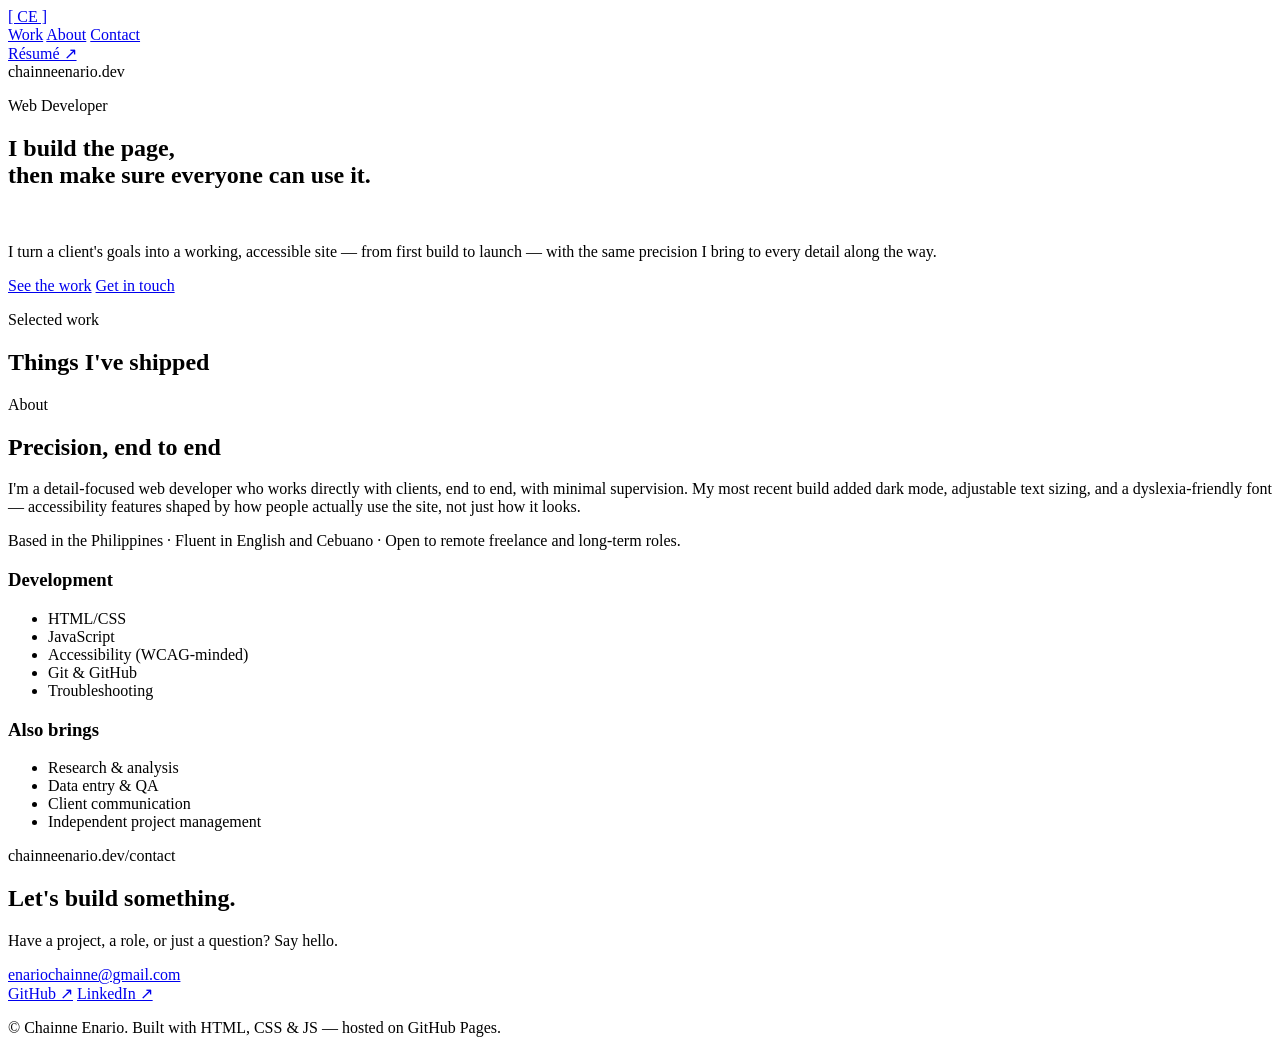
==== index.html @ eb511c47 "Create index.html" ====
<!DOCTYPE html>
<html lang="en">
<head>
<meta charset="UTF-8">
<meta name="viewport" content="width=device-width, initial-scale=1.0">
<title>Chainne Enario — Web Developer</title>
<meta name="description" content="Portfolio of Chainne Enario, detail-focused web developer. Selected projects, skills, and contact.">
<link rel="preconnect" href="https://fonts.googleapis.com">
<link rel="preconnect" href="https://fonts.gstatic.com" crossorigin>
<link href="https://fonts.googleapis.com/css2?family=Space+Grotesk:wght@400;500;600;700&family=Inter:wght@400;500;600&family=JetBrains+Mono:wght@400;500&display=swap" rel="stylesheet">
<link rel="stylesheet" href="style.css">
</head>
<body>

<div class="grain"></div>

<header class="nav" id="top">
  <a class="nav__mark" href="#top">[ CE ]</a>
  <nav class="nav__links">
    <a href="#work">Work</a>
    <a href="#about">About</a>
    <a href="#contact">Contact</a>
  </nav>
  <a class="nav__resume" href="#" target="_blank" rel="noopener">Résumé ↗</a>
</header>

<main>

  <!-- HERO -->
  <section class="hero" id="top">
    <div class="browser-frame hero__frame">
      <div class="browser-frame__bar">
        <span class="dot"></span><span class="dot"></span><span class="dot"></span>
        <span class="browser-frame__url">chainneenario.dev</span>
      </div>
      <div class="browser-frame__body hero__body">
        <p class="eyebrow">Web Developer</p>
        <h1 class="hero__title">
          I build the page,<br> then make sure everyone can use it.
        </h1>
        <p class="hero__type">
          <span id="typed"></span><span class="caret">&nbsp;</span>
        </p>
        <p class="hero__lede">
          I turn a client's goals into a working, accessible site — from
          first build to launch — with the same precision I bring to
          every detail along the way.
        </p>
        <div class="hero__cta">
          <a href="#work" class="btn btn--primary">See the work</a>
          <a href="#contact" class="btn btn--ghost">Get in touch</a>
        </div>
      </div>
    </div>
  </section>

  <!-- WORK -->
  <section class="work" id="work">
    <div class="section__head reveal">
      <p class="eyebrow">Selected work</p>
      <h2>Things I've shipped</h2>
    </div>

    <div class="grid" id="projectGrid">
      <!-- Project cards are injected by script.js from the PROJECTS array.
           Edit that array to swap in your real projects. -->
    </div>
  </section>

  <!-- ABOUT -->
  <section class="about" id="about">
    <div class="about__grid reveal">
      <div>
        <p class="eyebrow">About</p>
        <h2>Precision, end to end</h2>
        <p>
          I'm a detail-focused web developer who works directly with
          clients, end to end, with minimal supervision. My most recent
          build added dark mode, adjustable text sizing, and a
          dyslexia-friendly font — accessibility features shaped by how
          people actually use the site, not just how it looks.
        </p>
        <p>
          Based in the Philippines · Fluent in English and Cebuano ·
          Open to remote freelance and long-term roles.
        </p>
      </div>
      <div class="skills">
        <div class="skills__group">
          <h3>Development</h3>
          <ul class="tag-list">
            <li>HTML/CSS</li>
            <li>JavaScript</li>
            <li>Accessibility (WCAG-minded)</li>
            <li>Git &amp; GitHub</li>
            <li>Troubleshooting</li>
          </ul>
        </div>
        <div class="skills__group">
          <h3>Also brings</h3>
          <ul class="tag-list">
            <li>Research &amp; analysis</li>
            <li>Data entry &amp; QA</li>
            <li>Client communication</li>
            <li>Independent project management</li>
          </ul>
        </div>
      </div>
    </div>
  </section>

  <!-- CONTACT -->
  <section class="contact" id="contact">
    <div class="browser-frame contact__frame">
      <div class="browser-frame__bar">
        <span class="dot"></span><span class="dot"></span><span class="dot"></span>
        <span class="browser-frame__url">chainneenario.dev/contact</span>
      </div>
      <div class="browser-frame__body contact__body">
        <h2>Let's build something.</h2>
        <p>Have a project, a role, or just a question? Say hello.</p>
        <a class="contact__email" href="mailto:enariochainne@gmail.com">enariochainne@gmail.com</a>
        <div class="contact__links">
          <a href="https://github.com/yourusername" target="_blank" rel="noopener">GitHub ↗</a>
          <a href="https://linkedin.com/in/yourusername" target="_blank" rel="noopener">LinkedIn ↗</a>
        </div>
      </div>
    </div>
  </section>

</main>

<footer class="footer">
  <p>© <span id="year"></span> Chainne Enario. Built with HTML, CSS &amp; JS — hosted on GitHub Pages.</p>
</footer>

<script src="script.js"></script>
</body>
</html>
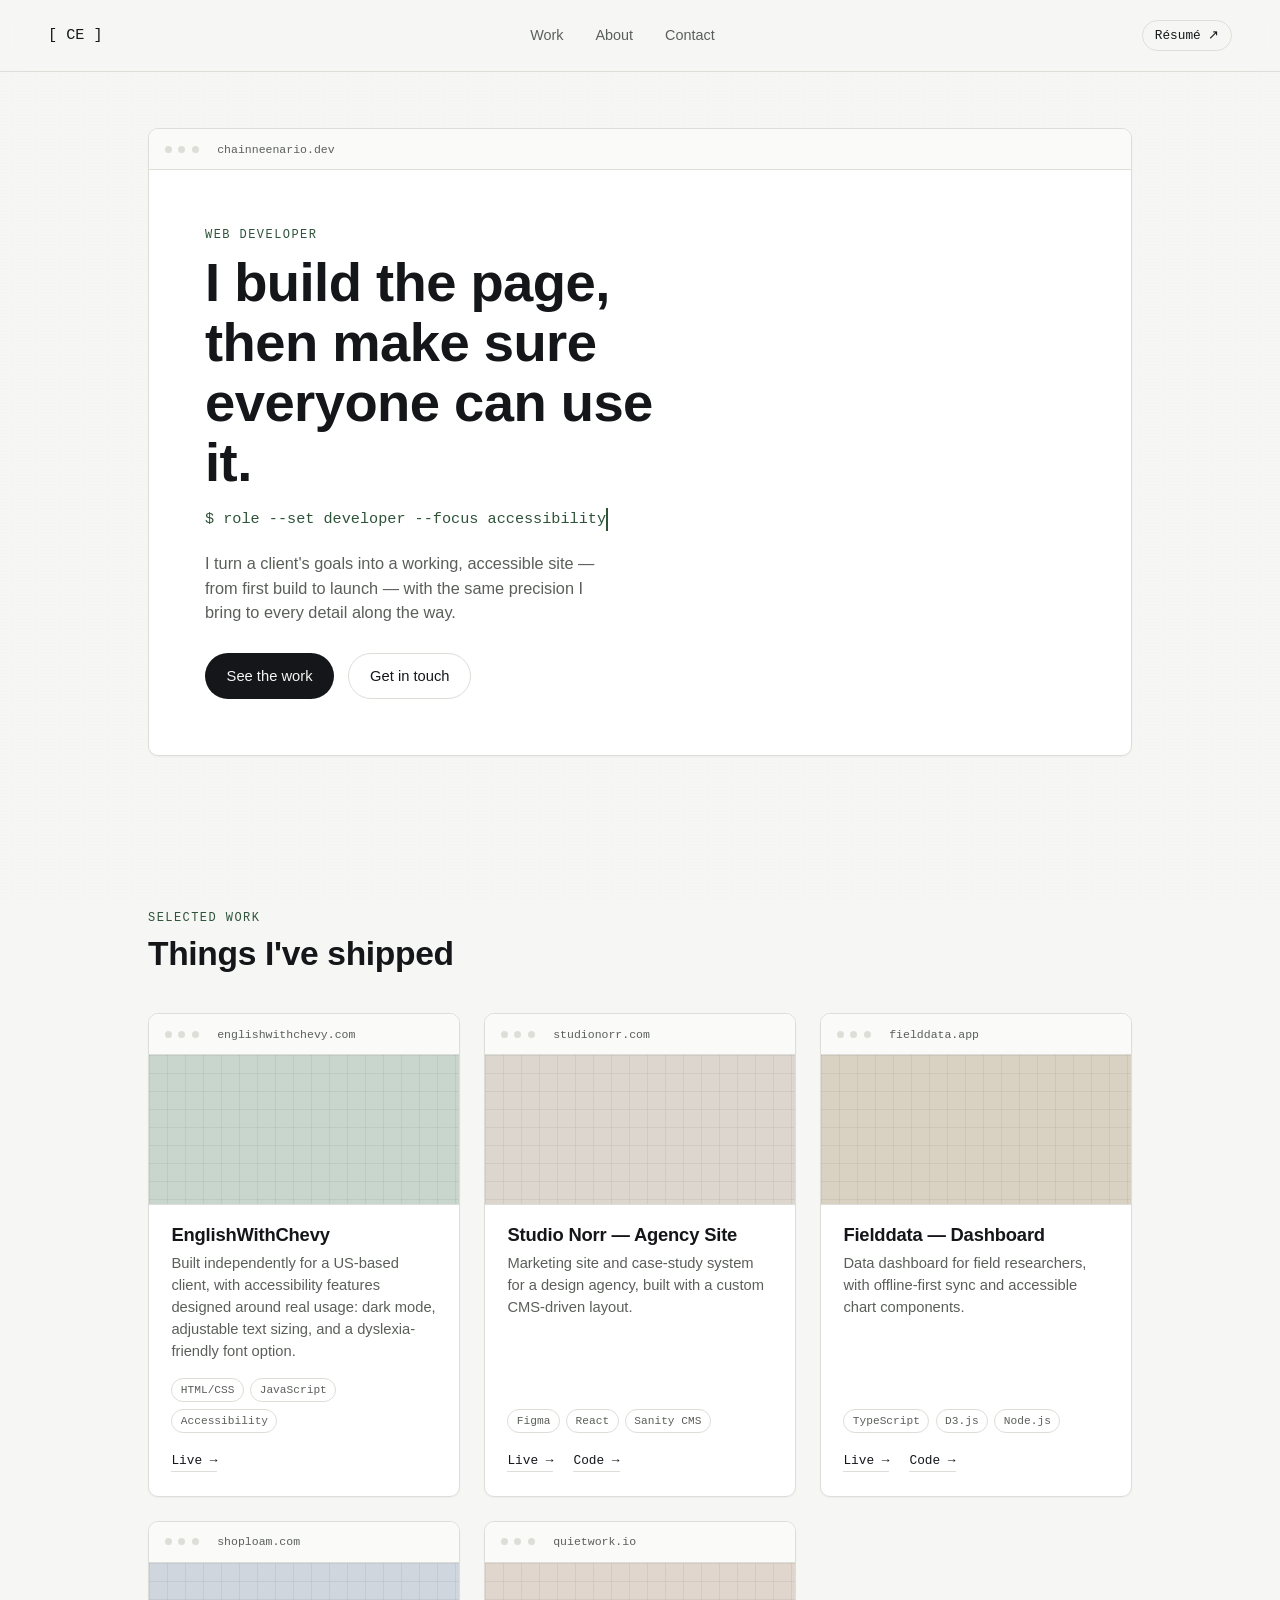
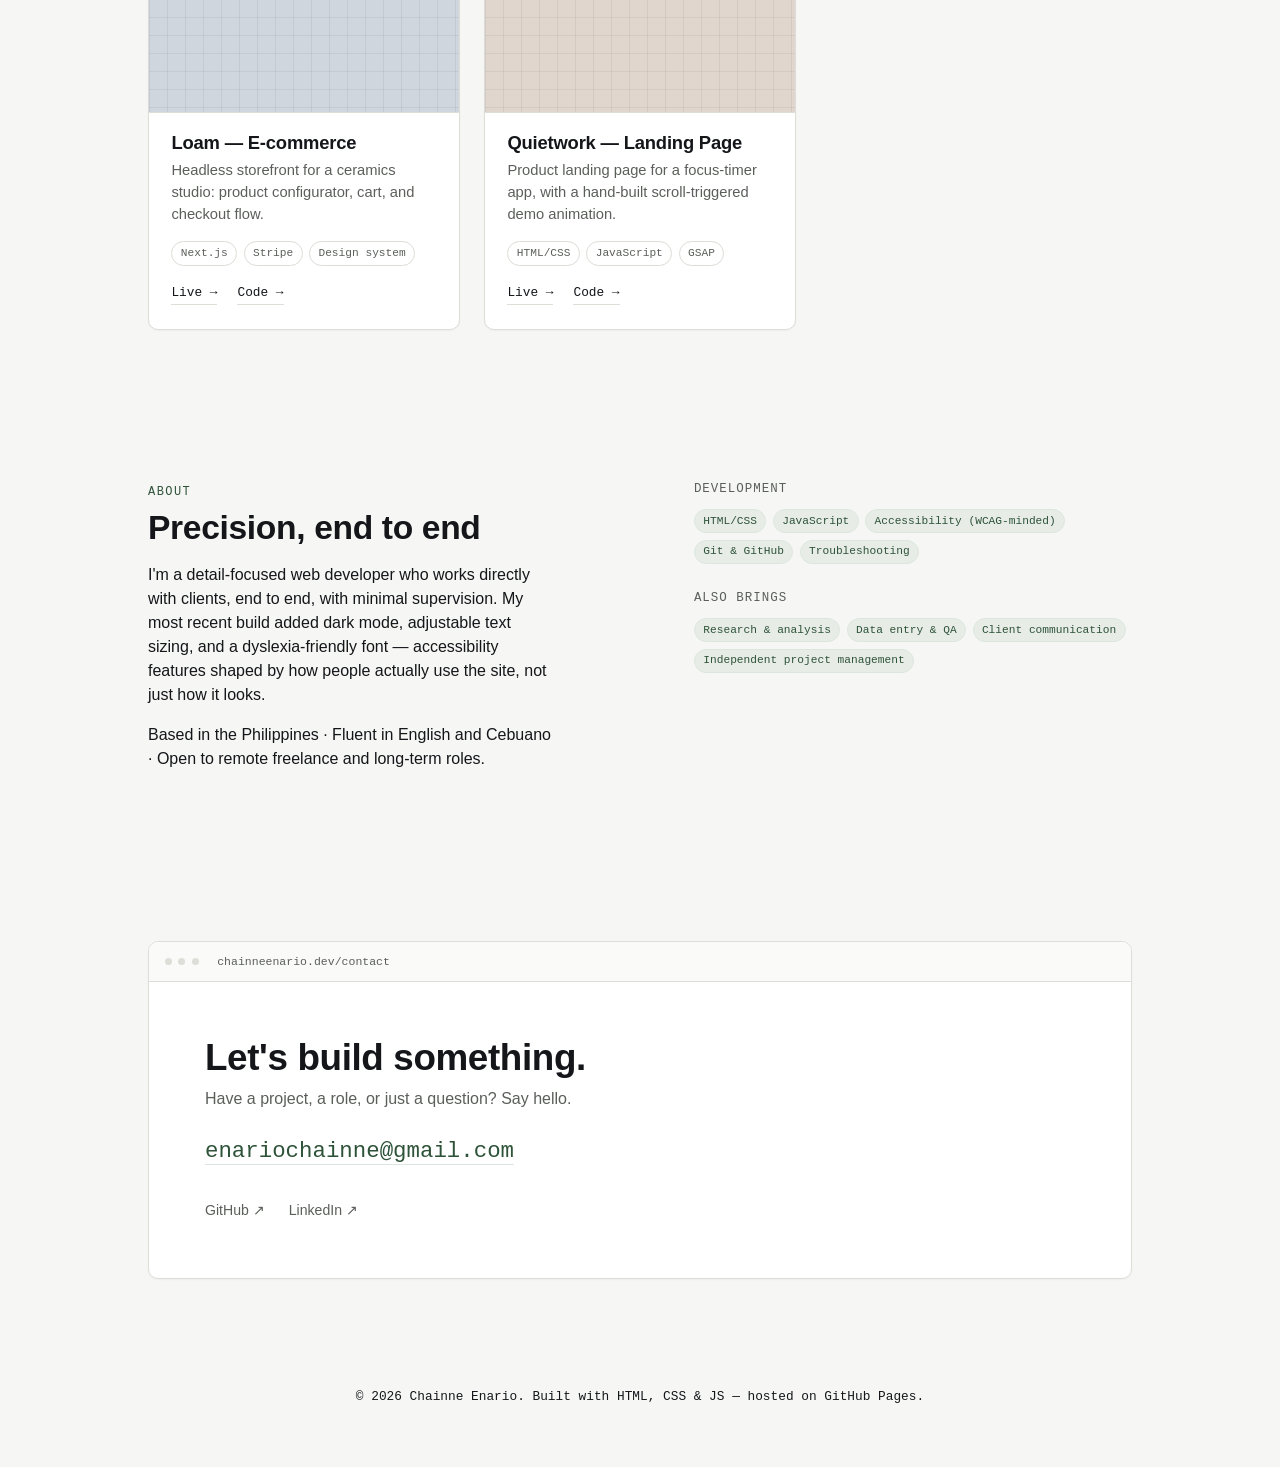
==== commit 3ae7a964: "Update index.html" ====
--- a/index.html
+++ b/index.html
@@ -121,8 +121,8 @@
         <p>Have a project, a role, or just a question? Say hello.</p>
         <a class="contact__email" href="mailto:enariochainne@gmail.com">enariochainne@gmail.com</a>
         <div class="contact__links">
-          <a href="https://github.com/yourusername" target="_blank" rel="noopener">GitHub ↗</a>
-          <a href="https://linkedin.com/in/yourusername" target="_blank" rel="noopener">LinkedIn ↗</a>
+          <a href="https://github.com/yenny0823" target="_blank" rel="noopener">GitHub ↗</a>
+          <a href="https://linkedin.com/in/chainne-enario" target="_blank" rel="noopener">LinkedIn ↗</a>
         </div>
       </div>
     </div>
--- a/style.css
+++ b/style.css
@@ -0,0 +1,416 @@
+/* ============================================
+   TOKENS
+   ============================================ */
+:root {
+  --paper: #f6f7f4;
+  --paper-raised: #ffffff;
+  --ink: #14161a;
+  --ink-soft: #5b5f5a;
+  --line: #dcded7;
+  --accent: #2e5339;
+  --accent-tint: #e7ece6;
+  --accent-tint-2: #dce6de;
+
+  --font-display: 'Space Grotesk', sans-serif;
+  --font-body: 'Inter', sans-serif;
+  --font-mono: 'JetBrains Mono', monospace;
+
+  --radius: 10px;
+  --max: 1080px;
+}
+
+* { box-sizing: border-box; }
+
+html { scroll-behavior: smooth; }
+
+@media (prefers-reduced-motion: reduce) {
+  html { scroll-behavior: auto; }
+  * { animation-duration: 0.001ms !important; animation-iteration-count: 1 !important; transition-duration: 0.001ms !important; }
+}
+
+body {
+  margin: 0;
+  background: var(--paper);
+  color: var(--ink);
+  font-family: var(--font-body);
+  line-height: 1.5;
+  -webkit-font-smoothing: antialiased;
+}
+
+h1, h2, h3 {
+  font-family: var(--font-display);
+  font-weight: 600;
+  line-height: 1.1;
+  margin: 0;
+  letter-spacing: -0.01em;
+}
+
+p { margin: 0 0 1em; color: var(--ink); }
+
+a { color: inherit; text-decoration: none; }
+
+.eyebrow {
+  font-family: var(--font-mono);
+  font-size: 0.75rem;
+  text-transform: uppercase;
+  letter-spacing: 0.12em;
+  color: var(--accent);
+  margin: 0 0 0.75em;
+}
+
+/* subtle paper grain so the flat background isn't dead flat */
+.grain {
+  position: fixed;
+  inset: 0;
+  pointer-events: none;
+  z-index: 0;
+  opacity: 0.35;
+  background-image: radial-gradient(var(--ink) 0.5px, transparent 0.5px);
+  background-size: 3px 3px;
+  mix-blend-mode: multiply;
+  opacity: 0.02;
+}
+
+/* ============================================
+   NAV
+   ============================================ */
+.nav {
+  position: sticky;
+  top: 0;
+  z-index: 10;
+  display: flex;
+  align-items: center;
+  justify-content: space-between;
+  padding: 1.25rem clamp(1.25rem, 4vw, 3rem);
+  background: color-mix(in srgb, var(--paper) 88%, transparent);
+  backdrop-filter: blur(8px);
+  border-bottom: 1px solid var(--line);
+}
+
+.nav__mark {
+  font-family: var(--font-mono);
+  font-weight: 500;
+  font-size: 0.95rem;
+}
+
+.nav__links {
+  display: flex;
+  gap: 2rem;
+  font-size: 0.9rem;
+}
+
+.nav__links a {
+  color: var(--ink-soft);
+  transition: color 0.15s ease;
+}
+.nav__links a:hover,
+.nav__links a:focus-visible { color: var(--ink); }
+
+.nav__resume {
+  font-family: var(--font-mono);
+  font-size: 0.8rem;
+  border: 1px solid var(--line);
+  padding: 0.4em 0.9em;
+  border-radius: 999px;
+  transition: border-color 0.15s ease, background 0.15s ease;
+}
+.nav__resume:hover, .nav__resume:focus-visible {
+  border-color: var(--accent);
+  background: var(--accent-tint);
+}
+
+@media (max-width: 640px) {
+  .nav__links { display: none; }
+}
+
+/* focus visibility */
+a:focus-visible, button:focus-visible {
+  outline: 2px solid var(--accent);
+  outline-offset: 3px;
+  border-radius: 4px;
+}
+
+/* ============================================
+   LAYOUT SHELLS
+   ============================================ */
+main { position: relative; z-index: 1; }
+
+.hero, .work, .about, .contact {
+  max-width: var(--max);
+  margin: 0 auto;
+  padding: clamp(2.5rem, 6vw, 5rem) clamp(1.25rem, 4vw, 3rem);
+}
+
+.section__head {
+  margin-bottom: 2.5rem;
+}
+.section__head h2 { font-size: clamp(1.6rem, 3vw, 2.1rem); }
+
+/* ============================================
+   SIGNATURE: BROWSER FRAME
+   ============================================ */
+.browser-frame {
+  background: var(--paper-raised);
+  border: 1px solid var(--line);
+  border-radius: var(--radius);
+  overflow: hidden;
+  box-shadow: 0 1px 2px rgba(20,22,26,0.04);
+}
+
+.browser-frame__bar {
+  display: flex;
+  align-items: center;
+  gap: 0.4rem;
+  padding: 0.7rem 1rem;
+  border-bottom: 1px solid var(--line);
+  background: #fafaf8;
+}
+
+.dot {
+  width: 7px; height: 7px;
+  border-radius: 50%;
+  background: var(--line);
+}
+
+.browser-frame__url {
+  margin-left: 0.75rem;
+  font-family: var(--font-mono);
+  font-size: 0.72rem;
+  color: var(--ink-soft);
+  overflow: hidden;
+  text-overflow: ellipsis;
+  white-space: nowrap;
+}
+
+/* ============================================
+   HERO
+   ============================================ */
+.hero { padding-top: clamp(2rem, 5vw, 3.5rem); }
+
+.hero__body {
+  padding: clamp(2rem, 5vw, 3.5rem);
+}
+
+.hero__title {
+  font-size: clamp(2rem, 5vw, 3.4rem);
+  max-width: 16ch;
+  margin-bottom: 1rem;
+}
+
+.hero__type {
+  font-family: var(--font-mono);
+  font-size: 0.95rem;
+  color: var(--accent);
+  min-height: 1.4em;
+  margin: 0 0 1.25rem;
+}
+
+.caret {
+  display: inline-block;
+  width: 2px;
+  background: var(--accent);
+  animation: blink 1s steps(1) infinite;
+}
+@keyframes blink { 50% { opacity: 0; } }
+
+.hero__lede {
+  max-width: 46ch;
+  color: var(--ink-soft);
+  font-size: 1.02rem;
+}
+
+.hero__cta {
+  display: flex;
+  gap: 0.9rem;
+  margin-top: 1.75rem;
+  flex-wrap: wrap;
+}
+
+.btn {
+  font-family: var(--font-body);
+  font-weight: 500;
+  font-size: 0.92rem;
+  padding: 0.75em 1.4em;
+  border-radius: 999px;
+  border: 1px solid transparent;
+  transition: transform 0.15s ease, background 0.15s ease, border-color 0.15s ease;
+  display: inline-block;
+}
+.btn:hover { transform: translateY(-1px); }
+
+.btn--primary {
+  background: var(--ink);
+  color: var(--paper);
+}
+.btn--primary:hover { background: var(--accent); }
+
+.btn--ghost {
+  border-color: var(--line);
+  color: var(--ink);
+}
+.btn--ghost:hover { border-color: var(--accent); background: var(--accent-tint); }
+
+/* ============================================
+   PROJECT GRID
+   ============================================ */
+.grid {
+  display: grid;
+  grid-template-columns: repeat(auto-fit, minmax(300px, 1fr));
+  gap: 1.5rem;
+}
+
+.card {
+  display: flex;
+  flex-direction: column;
+  transition: transform 0.2s ease, box-shadow 0.2s ease, border-color 0.2s ease;
+}
+.card:hover {
+  transform: translateY(-3px);
+  box-shadow: 0 10px 24px rgba(20,22,26,0.08);
+  border-color: color-mix(in srgb, var(--accent) 40%, var(--line));
+}
+
+.card__thumb {
+  height: 150px;
+  border-bottom: 1px solid var(--line);
+  background-size: cover;
+  position: relative;
+  overflow: hidden;
+}
+.card__thumb::after {
+  content: "";
+  position: absolute; inset: 0;
+  background-image:
+    linear-gradient(color-mix(in srgb, var(--ink) 6%, transparent) 1px, transparent 1px),
+    linear-gradient(90deg, color-mix(in srgb, var(--ink) 6%, transparent) 1px, transparent 1px);
+  background-size: 18px 18px;
+}
+
+.card__body {
+  padding: 1.25rem 1.4rem 1.5rem;
+  flex: 1;
+  display: flex;
+  flex-direction: column;
+}
+
+.card__title {
+  font-size: 1.15rem;
+  margin-bottom: 0.4rem;
+}
+
+.card__desc {
+  color: var(--ink-soft);
+  font-size: 0.92rem;
+  margin-bottom: 1rem;
+  flex: 1;
+}
+
+.tag-list {
+  list-style: none;
+  display: flex;
+  flex-wrap: wrap;
+  gap: 0.4rem;
+  padding: 0;
+  margin: 0 0 1.1rem;
+}
+.tag-list li {
+  font-family: var(--font-mono);
+  font-size: 0.7rem;
+  border: 1px solid var(--line);
+  border-radius: 999px;
+  padding: 0.25em 0.75em;
+  color: var(--ink-soft);
+}
+
+.card__links {
+  display: flex;
+  gap: 1.25rem;
+  font-family: var(--font-mono);
+  font-size: 0.8rem;
+}
+.card__links a {
+  color: var(--ink);
+  border-bottom: 1px solid var(--line);
+  padding-bottom: 1px;
+  transition: border-color 0.15s ease, color 0.15s ease;
+}
+.card__links a:hover { border-color: var(--accent); color: var(--accent); }
+
+/* ============================================
+   ABOUT
+   ============================================ */
+.about__grid {
+  display: grid;
+  grid-template-columns: 1.1fr 1fr;
+  gap: clamp(2rem, 5vw, 4rem);
+  align-items: start;
+}
+.about__grid h2 { font-size: clamp(1.6rem, 3vw, 2.1rem); margin-bottom: 1rem; }
+.about__grid p { max-width: 46ch; }
+
+.skills__group { margin-bottom: 1.75rem; }
+.skills__group h3 {
+  font-family: var(--font-mono);
+  font-size: 0.78rem;
+  text-transform: uppercase;
+  letter-spacing: 0.08em;
+  color: var(--ink-soft);
+  margin-bottom: 0.75rem;
+  font-weight: 500;
+}
+.skills .tag-list li { background: var(--accent-tint); border-color: var(--accent-tint-2); color: var(--accent); }
+
+@media (max-width: 760px) {
+  .about__grid { grid-template-columns: 1fr; }
+}
+
+/* ============================================
+   CONTACT
+   ============================================ */
+.contact__body {
+  padding: clamp(2rem, 5vw, 3.5rem);
+  text-align: left;
+}
+.contact__body h2 { font-size: clamp(1.6rem, 3.5vw, 2.3rem); margin-bottom: 0.5rem; }
+.contact__body > p { color: var(--ink-soft); margin-bottom: 1.5rem; }
+
+.contact__email {
+  font-family: var(--font-mono);
+  font-size: clamp(1.1rem, 2.5vw, 1.4rem);
+  color: var(--accent);
+  border-bottom: 1px solid var(--accent-tint-2);
+}
+.contact__email:hover { border-color: var(--accent); }
+
+.contact__links {
+  display: flex;
+  gap: 1.5rem;
+  margin-top: 2rem;
+  font-size: 0.88rem;
+}
+.contact__links a { color: var(--ink-soft); transition: color 0.15s ease; }
+.contact__links a:hover { color: var(--ink); }
+
+/* ============================================
+   FOOTER
+   ============================================ */
+.footer {
+  text-align: center;
+  padding: 2rem 1.25rem 3rem;
+  font-size: 0.8rem;
+  color: var(--ink-soft);
+  font-family: var(--font-mono);
+}
+
+/* ============================================
+   SCROLL REVEAL
+   ============================================ */
+.reveal {
+  opacity: 0;
+  transform: translateY(14px);
+  transition: opacity 0.6s ease, transform 0.6s ease;
+}
+.reveal.is-visible {
+  opacity: 1;
+  transform: translateY(0);
+}
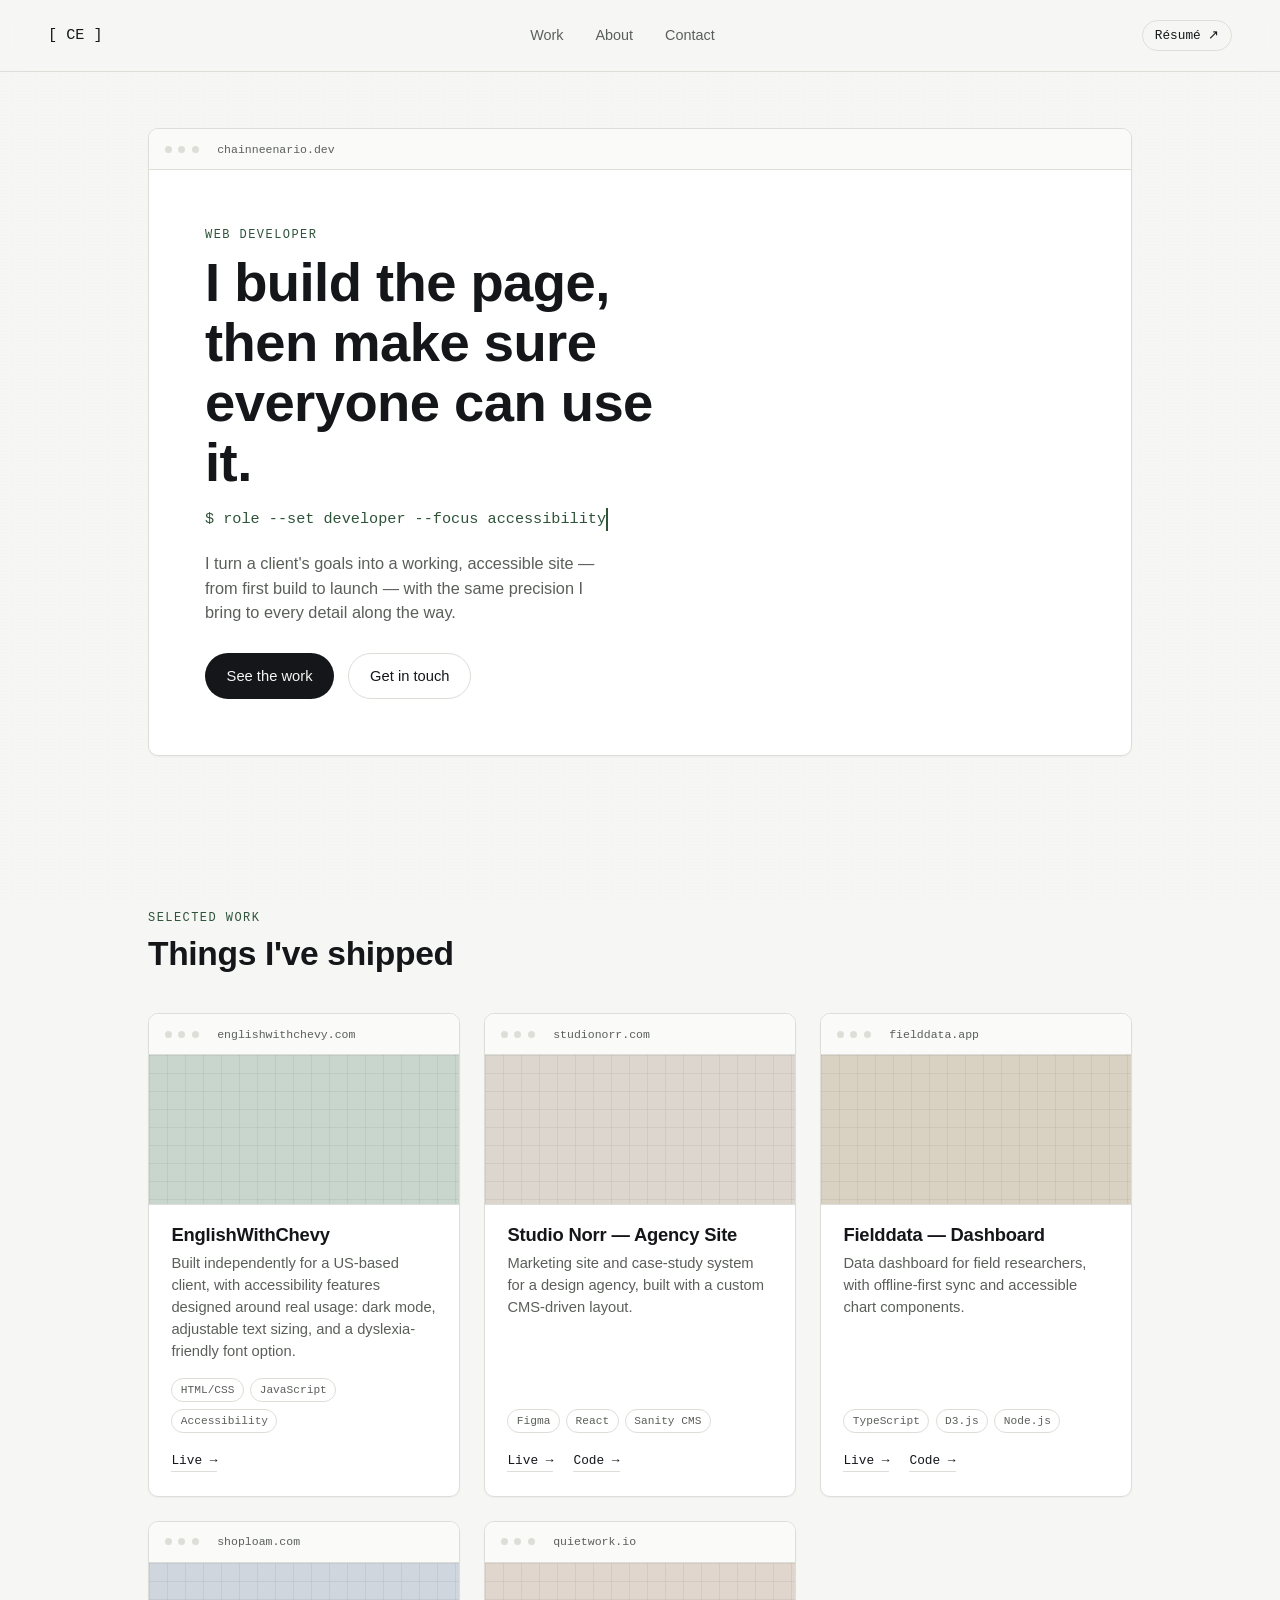
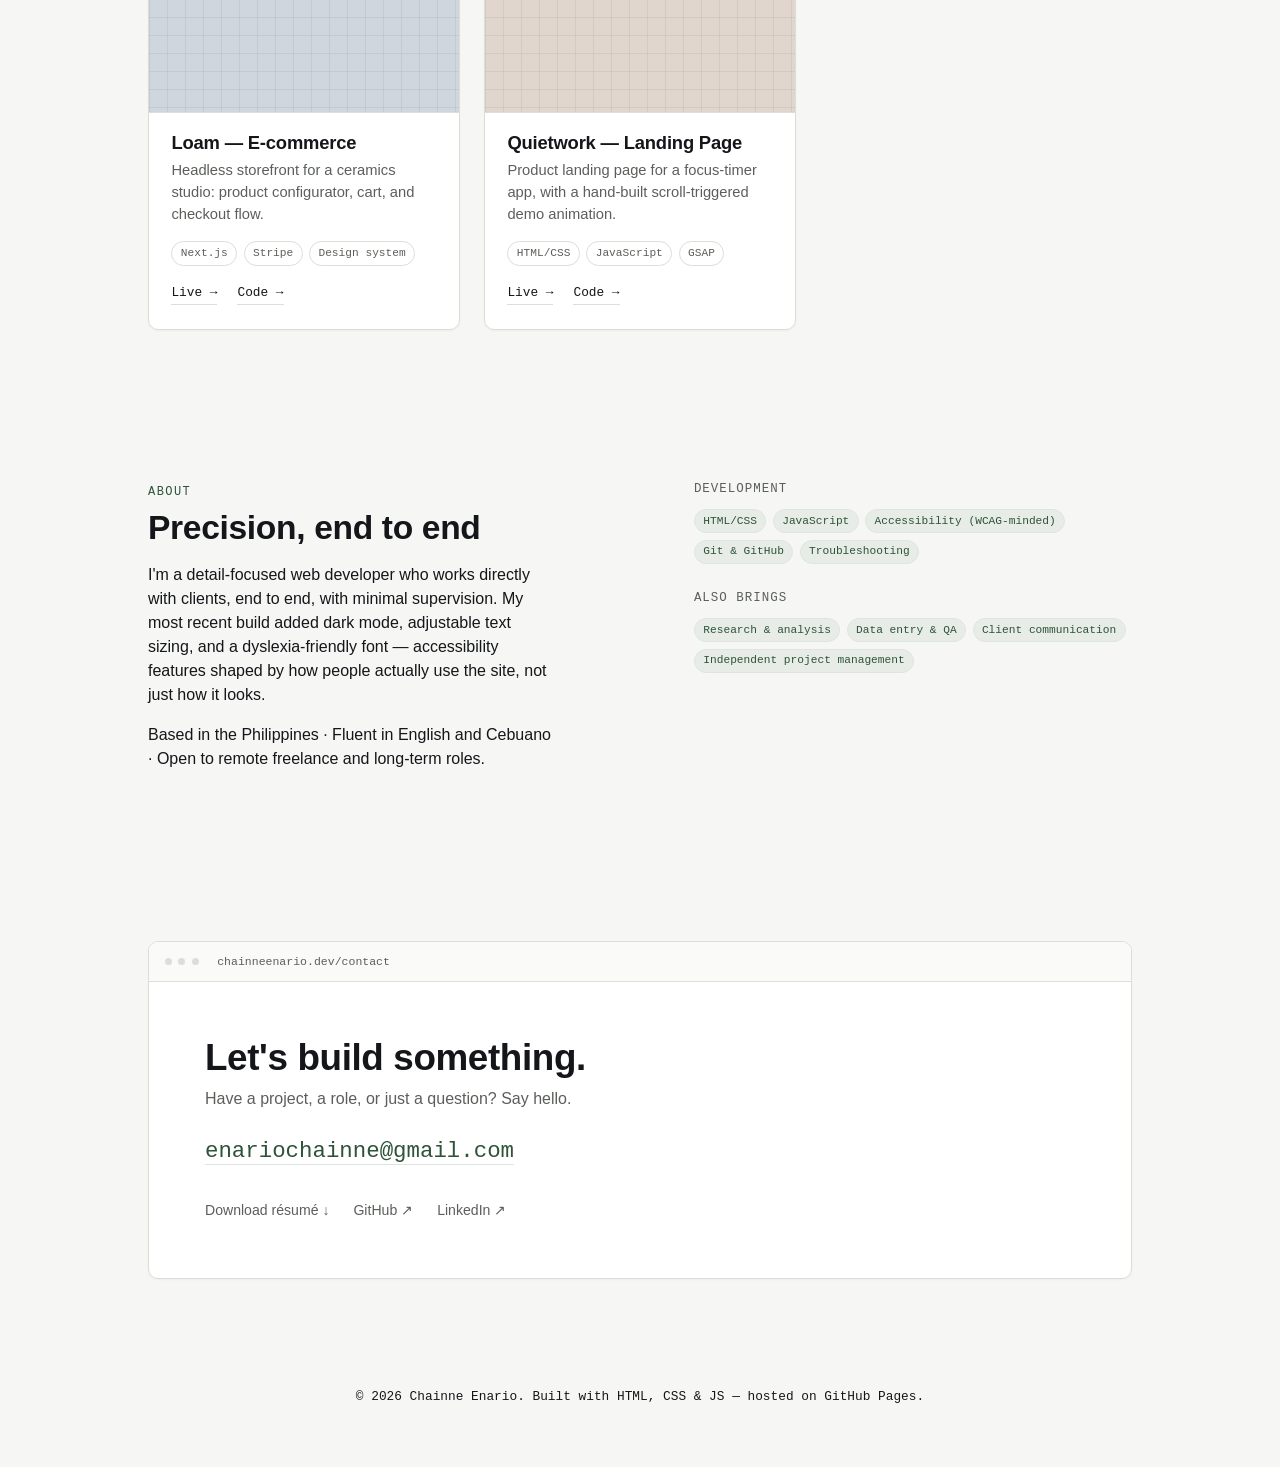
==== commit 2c776d6c: "Update index.html" ====
--- a/index.html
+++ b/index.html
@@ -21,7 +21,7 @@
     <a href="#about">About</a>
     <a href="#contact">Contact</a>
   </nav>
-  <a class="nav__resume" href="#" target="_blank" rel="noopener">Résumé ↗</a>
+  <a class="nav__resume" href="resume.pdf" target="_blank" rel="noopener">Résumé ↗</a>
 </header>
 
 <main>
@@ -121,6 +121,7 @@
         <p>Have a project, a role, or just a question? Say hello.</p>
         <a class="contact__email" href="mailto:enariochainne@gmail.com">enariochainne@gmail.com</a>
         <div class="contact__links">
+          <a href="resume.pdf" download>Download résumé ↓</a>
           <a href="https://github.com/yenny0823" target="_blank" rel="noopener">GitHub ↗</a>
           <a href="https://linkedin.com/in/chainne-enario" target="_blank" rel="noopener">LinkedIn ↗</a>
         </div>
